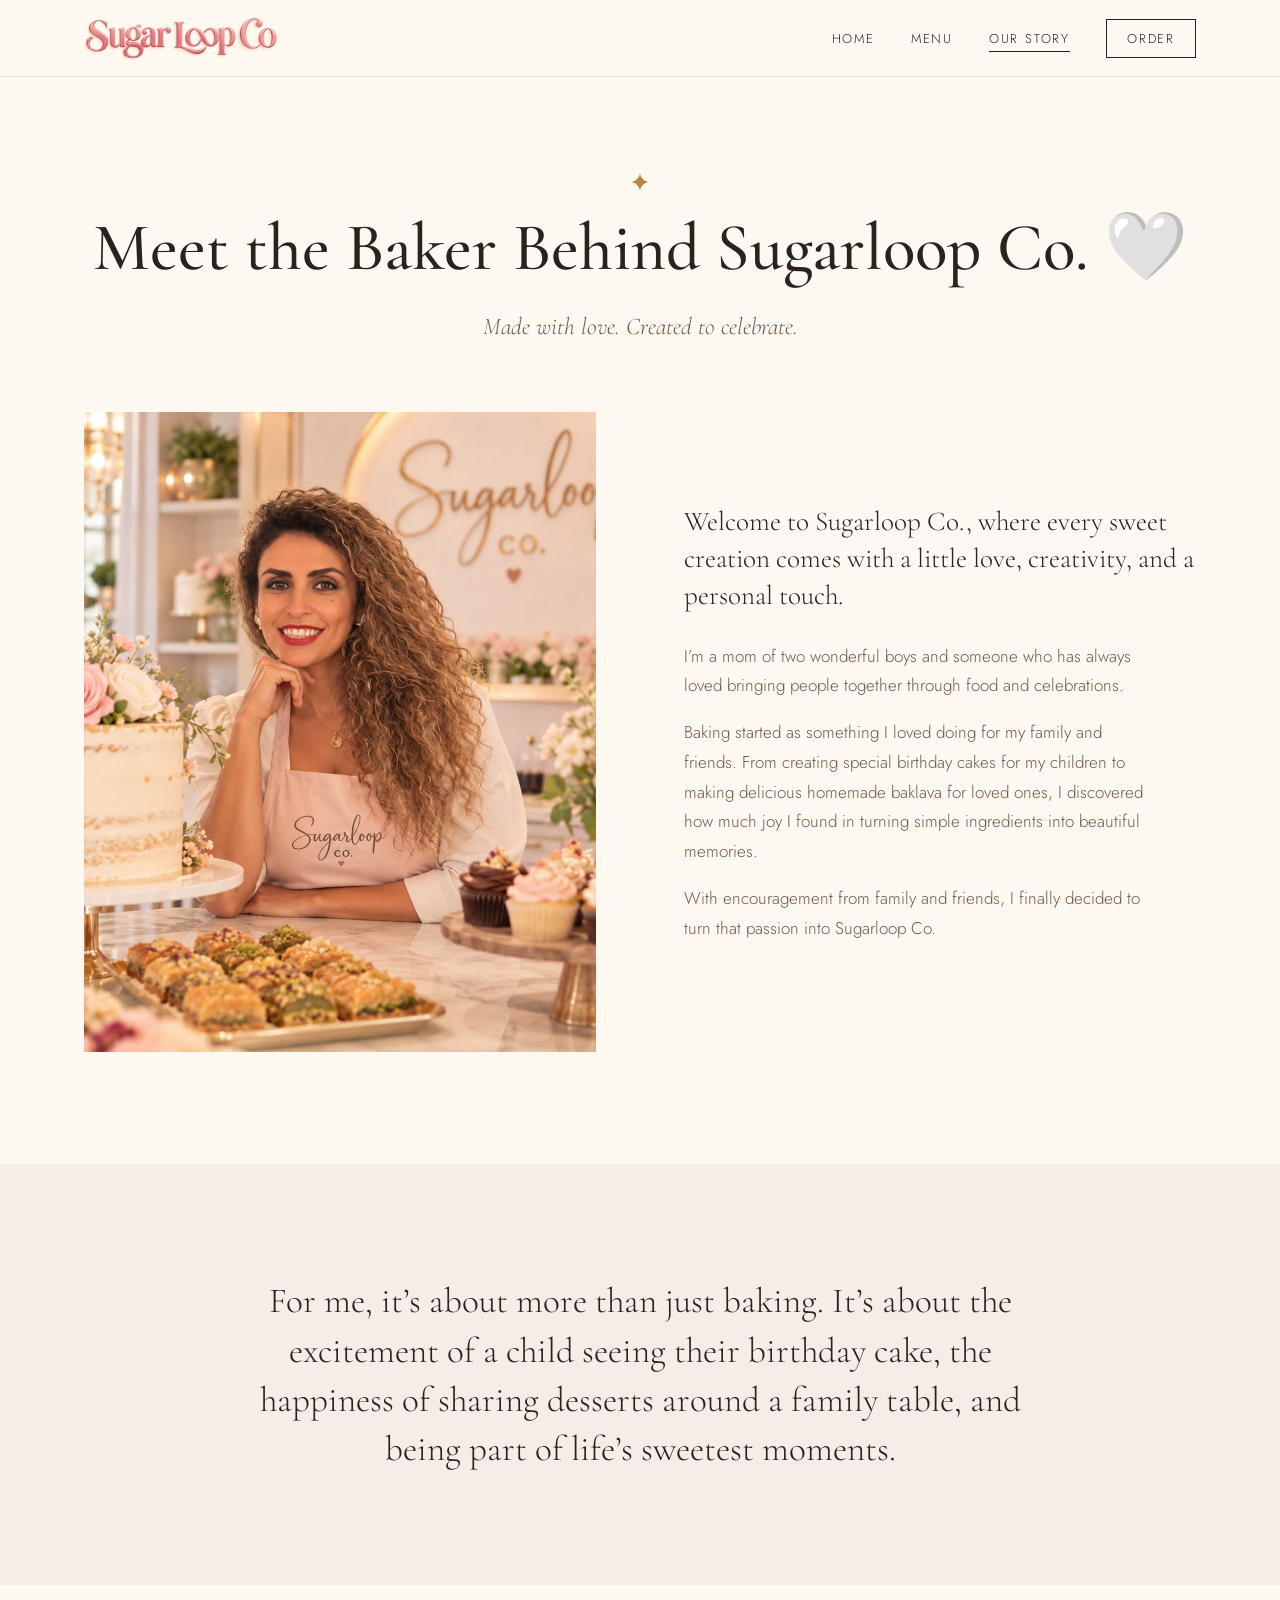
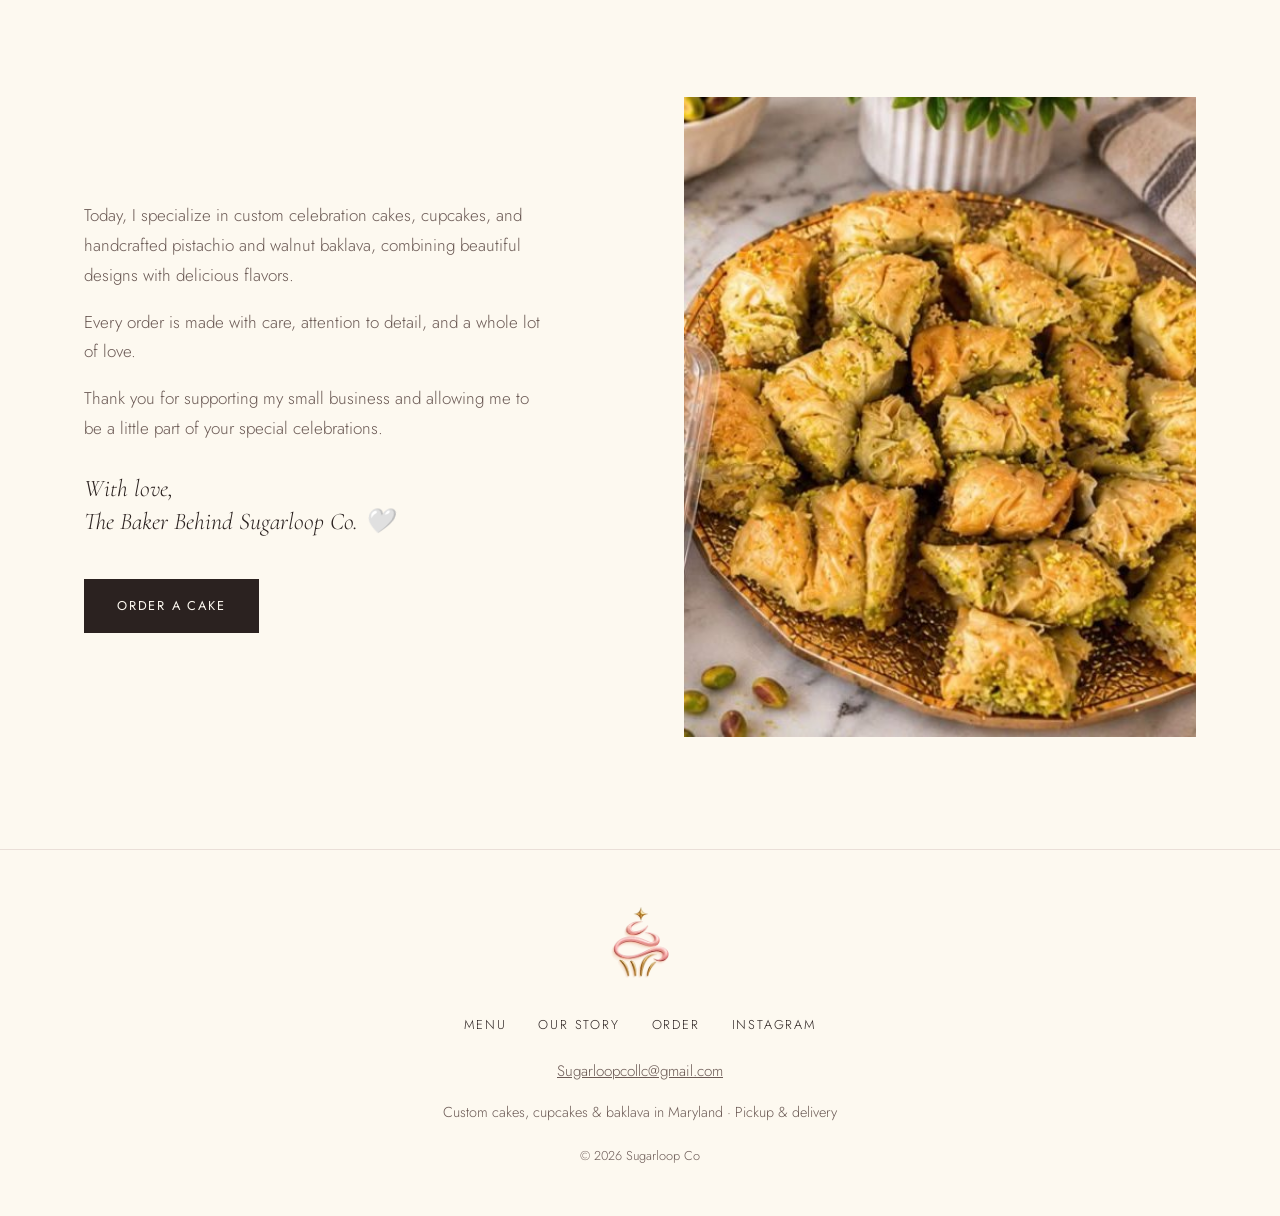
==== about.html @ 3de6f52f "Menu: add a shareable menu card (share sheet, text, email, WhatsApp, Facebook, download, copy link) " ====
<!DOCTYPE html>
<html lang="en">
<head>
  <meta charset="UTF-8">
  <meta name="viewport" content="width=device-width, initial-scale=1.0">
  <title>Meet the Baker | Sugarloop Co</title>
  <meta name="description" content="Meet the baker behind Sugarloop Co: custom celebration cakes, cupcakes and handcrafted pistachio and walnut baklava.">
  <link rel="preconnect" href="https://fonts.googleapis.com">
  <link rel="preconnect" href="https://fonts.gstatic.com" crossorigin>
  <link href="https://fonts.googleapis.com/css2?family=Cormorant+Garamond:ital,wght@0,500;1,500&family=Jost:wght@300;400;500&display=swap" rel="stylesheet">
  <link rel="stylesheet" href="css/style.css?v=16">
  <link rel="icon" type="image/png" href="images/favicon.png">
  <link rel="apple-touch-icon" href="images/apple-touch-icon.png">
  <link rel="canonical" href="https://www.sugarloopco.com/about.html">
  <meta property="og:type" content="website">
  <meta property="og:site_name" content="Sugarloop Co">
  <meta property="og:url" content="https://www.sugarloopco.com/about.html">
  <meta property="og:title" content="Meet the Baker Behind Sugarloop Co.">
  <meta property="og:description" content="Made with love. Created to celebrate.">
  <meta property="og:image" content="https://www.sugarloopco.com/images/share-about.jpg">
  <meta property="og:image:width" content="1200">
  <meta property="og:image:height" content="630">
  <meta property="og:image:alt" content="Sugarloop Co logo beside the baker at her counter">
  <meta name="twitter:card" content="summary_large_image">
</head>
<body>
  <header class="site-header">
    <div class="container header-inner">
      <a class="logo" href="index.html"><img src="images/logo-wordmark.webp" alt="Sugarloop Co" width="900" height="204"></a>
      <button class="nav-toggle" aria-label="Open menu" aria-expanded="false"><span></span><span></span><span></span></button>
      <ul class="nav">
        <li><a href="index.html">Home</a></li>
        <li><a href="cakes.html">Menu</a></li>
        <li><a href="about.html" aria-current="page">Our Story</a></li>
        <li><a class="nav-order" href="order.html">Order</a></li>
      </ul>
    </div>
  </header>

  <main>
    <section class="page-header">
      <div class="container">
        <h1>Meet the Baker Behind Sugarloop&nbsp;Co.&nbsp;&#x1F90D;</h1>
        <p class="tagline">Made with love. Created to celebrate.</p>
      </div>
    </section>

    <section class="section section--flush">
      <div class="container split">
        <div class="photo"><img src="images/about.jpg" alt="The baker behind Sugarloop Co, smiling at her counter with cakes, cupcakes and baklava" loading="lazy"></div>
        <div>
          <p class="lead">Welcome to Sugarloop Co., where every sweet creation comes with a little love, creativity, and a personal touch.</p>
          <p>I&rsquo;m a mom of two wonderful boys and someone who has always loved bringing people together through food and celebrations.</p>
          <p>Baking started as something I loved doing for my family and friends. From creating special birthday cakes for my children to making delicious homemade baklava for loved ones, I discovered how much joy I found in turning simple ingredients into beautiful memories.</p>
          <p>With encouragement from family and friends, I finally decided to turn that passion into Sugarloop Co.</p>
        </div>
      </div>
    </section>

    <section class="section section--soft">
      <div class="container statement">
        <p>For me, it&rsquo;s about more than just baking. It&rsquo;s about the excitement of a child seeing their birthday cake, the happiness of sharing desserts around a family table, and being part of life&rsquo;s sweetest moments.</p>
      </div>
    </section>

    <section class="section">
      <div class="container split split--reverse">
        <div class="photo"><img src="images/story-baklava.jpg" alt="Handcrafted pistachio baklava by Sugarloop Co" loading="lazy"></div>
        <div>
          <p>Today, I specialize in custom celebration cakes, cupcakes, and handcrafted pistachio and walnut baklava, combining beautiful designs with delicious flavors.</p>
          <p>Every order is made with care, attention to detail, and a whole lot of love.</p>
          <p>Thank you for supporting my small business and allowing me to be a little part of your special celebrations.</p>
          <p class="signature">With love,<br>The Baker Behind Sugarloop&nbsp;Co.&nbsp;&#x1F90D;</p>
          <a class="button" href="order.html">Order a cake</a>
        </div>
      </div>
    </section>
  </main>

  <footer class="site-footer">
    <div class="container">
      <a class="footer-mark" href="index.html"><img src="images/logo-mark.webp" alt="Sugarloop Co" width="72" height="72" loading="lazy"></a>
      <ul class="footer-links">
        <li><a href="cakes.html">Menu</a></li>
        <li><a href="about.html">Our Story</a></li>
        <li><a href="order.html">Order</a></li>
        <li><a href="https://www.instagram.com/sugarloopco/" target="_blank" rel="noopener">Instagram</a></li>
      </ul>
      <p><a href="mailto:Sugarloopcollc@gmail.com">Sugarloopcollc@gmail.com</a></p>
      <p class="service-area"><span>Custom cakes, cupcakes &amp; baklava in Maryland</span> <span class="dot">&middot;</span> <span>Pickup &amp; delivery</span></p>
      <p class="copyright">&copy; <span id="year"></span> Sugarloop Co</p>
    </div>
  </footer>

  <script src="js/main.js?v=7"></script>
</body>
</html>
---- css/style.css ----
:root {
  --paper: #fdf9f0;
  --soft: #f7ece6;
  --ink: #2b2220;
  --ink-soft: #6b5a55;
  --line: #eadfd8;
  --rose: #e38789;
  --max: 1160px;
  --serif: "Cormorant Garamond", Georgia, serif;
  --sans: "Jost", "Helvetica Neue", Arial, sans-serif;
}

*, *::before, *::after { box-sizing: border-box; }

html { scroll-behavior: smooth; }

/* Keep anchored sections clear of the sticky header */
section[id] { scroll-margin-top: 96px; }

body {
  margin: 0;
  font-family: var(--sans);
  font-weight: 300;
  font-size: 17px;
  color: var(--ink);
  background: var(--paper);
  line-height: 1.75;
  -webkit-font-smoothing: antialiased;
}

h1, h2, h3 {
  font-family: var(--serif);
  font-weight: 500;
  line-height: 1.15;
  margin: 0;
}

p { margin: 0 0 1em; }

a { color: inherit; }

img { max-width: 100%; display: block; }

.container { max-width: var(--max); margin: 0 auto; padding: 0 24px; }

.link {
  font-size: 0.8rem;
  letter-spacing: 0.14em;
  text-transform: uppercase;
  text-decoration: none;
  border-bottom: 1px solid currentColor;
  padding-bottom: 2px;
}

.link:hover { color: var(--rose); }

.button {
  display: inline-block;
  font-family: var(--sans);
  font-size: 0.8rem;
  font-weight: 400;
  letter-spacing: 0.14em;
  text-transform: uppercase;
  text-decoration: none;
  padding: 15px 32px;
  background: var(--ink);
  color: var(--paper);
  border: 1px solid var(--ink);
  cursor: pointer;
  transition: background 0.2s, color 0.2s;
}

.button:hover { background: transparent; color: var(--ink); }

/* Photos: a soft frame shows through until the real image is added */
.photo {
  position: relative;
  background: var(--soft);
  overflow: hidden;
}

.photo img {
  width: 100%;
  height: 100%;
  object-fit: cover;
  transition: transform 0.8s ease;
}

.photo.is-missing img { display: none; }

.photo.is-missing::after {
  content: attr(data-src);
  position: absolute;
  inset: 0;
  display: flex;
  align-items: center;
  justify-content: center;
  font-size: 0.75rem;
  color: var(--ink-soft);
}

/* Header */
.site-header {
  background: var(--paper);
  border-bottom: 1px solid var(--line);
  position: sticky;
  top: 0;
  z-index: 20;
}

.header-inner {
  display: flex;
  align-items: center;
  justify-content: space-between;
  gap: 24px;
  padding-top: 16px;
  padding-bottom: 16px;
}

.logo { display: block; line-height: 0; }
.logo img { height: 44px; width: auto; }

.nav {
  display: flex;
  align-items: center;
  gap: 36px;
  list-style: none;
  margin: 0;
  padding: 0;
}

.nav a {
  font-size: 0.8rem;
  letter-spacing: 0.14em;
  text-transform: uppercase;
  text-decoration: none;
  padding-bottom: 3px;
  border-bottom: 1px solid transparent;
}

.nav a:hover, .nav a[aria-current="page"] { border-bottom-color: var(--ink); }

.nav .nav-order {
  border: 1px solid var(--ink);
  padding: 9px 20px;
}

.nav .nav-order:hover, .nav .nav-order[aria-current="page"] { background: var(--ink); color: var(--paper); }

.nav-toggle {
  display: none;
  width: 44px;
  height: 44px;
  margin-right: -10px;
  padding: 0;
  background: none;
  border: 0;
  cursor: pointer;
  position: relative;
}

.nav-toggle span {
  position: absolute;
  left: 10px;
  width: 24px;
  height: 1.5px;
  background: var(--ink);
  transition: transform 0.25s, opacity 0.2s;
}

.nav-toggle span:nth-child(1) { top: 14px; }
.nav-toggle span:nth-child(2) { top: 21px; }
.nav-toggle span:nth-child(3) { top: 28px; }

.nav-toggle.is-open span:nth-child(1) { transform: translateY(7px) rotate(45deg); }
.nav-toggle.is-open span:nth-child(2) { opacity: 0; }
.nav-toggle.is-open span:nth-child(3) { transform: translateY(-7px) rotate(-45deg); }

/* Hero: text beside the photo, so the whole photo shows */
.hero {
  display: grid;
  grid-template-columns: 1fr 1fr;
  min-height: min(80vh, 700px);
  background: var(--soft);
}

.hero-content {
  display: flex;
  flex-direction: column;
  justify-content: center;
  align-items: flex-start;
  padding: 80px 64px 80px max(24px, calc((100vw - var(--max)) / 2 + 24px));
}

.hero h1 {
  font-size: clamp(2.8rem, 5vw, 4.4rem);
  max-width: 11ch;
  margin-bottom: 20px;
}

.hero-sub {
  color: var(--ink-soft);
  max-width: 34ch;
  margin-bottom: 32px;
}

.hero .photo { min-height: 100%; }

/* Gold sparkle from the logo, used above headings */
.section-title::before,
.page-header h1::before,
.cta h2::before,
.split h2::before,
.menu-body h2::before,
.share-menu-body h2::before {
  content: "";
  display: block;
  width: 18px;
  height: 18px;
  margin: 0 auto 18px;
  background: url("data:image/svg+xml,%3Csvg xmlns='http://www.w3.org/2000/svg' viewBox='0 0 24 24'%3E%3Cpath d='M12 0c.6 6.2 5.8 11.4 12 12-6.2.6-11.4 5.8-12 12-.6-6.2-5.8-11.4-12-12C6.2 11.4 11.4 6.2 12 0z' fill='%23b8893e'/%3E%3C/svg%3E") center / contain no-repeat;
}

.split h2::before, .menu-body h2::before, .share-menu-body h2::before { margin-left: 0; }

/* Fade-in on scroll (classes added by main.js) */
.reveal {
  opacity: 0;
  transform: translateY(18px);
  transition: opacity 0.8s ease, transform 0.8s ease;
}

.reveal.is-visible { opacity: 1; transform: none; }

/* Sections */
.section { padding: 112px 0; }
.section--flush { padding-top: 0; }
.section--soft { background: var(--soft); }

.section-title {
  font-size: clamp(2.2rem, 4vw, 3rem);
  text-align: center;
  margin-bottom: 56px;
}

/* Page header (inner pages) */
.page-header { padding: 96px 0 64px; text-align: center; }
.page-header--tall { padding: 140px 0; }
.page-header h1 { font-size: clamp(2.6rem, 5.5vw, 4.2rem); }
.page-header p { color: var(--ink-soft); max-width: 560px; margin: 20px auto 0; }
.page-header .tagline { font-family: var(--serif); font-style: italic; font-size: 1.5rem; }
.page-header .button { margin-top: 24px; }

/* Logo intro (home) */
.intro { text-align: center; padding-bottom: 96px; }
.intro-logo { width: 360px; max-width: 80%; height: auto; margin: 0 auto 8px; }
.intro p { font-family: var(--serif); font-size: clamp(1.4rem, 2.6vw, 1.9rem); line-height: 1.4; max-width: 30ch; margin: 0 auto; }

/* Collections */
.collections {
  display: grid;
  grid-template-columns: repeat(3, 1fr);
  gap: 32px;
}

.collection { text-decoration: none; display: block; text-align: center; }
.collection .photo { aspect-ratio: 4 / 5; margin-bottom: 20px; }
.collection:hover .photo img { transform: scale(1.03); }
.collection h3 { font-size: 1.7rem; }

/* Split feature */
.split {
  display: grid;
  grid-template-columns: 1fr 1fr;
  gap: 88px;
  align-items: center;
}

.split .photo { aspect-ratio: 4 / 5; }
.split h2 { font-size: clamp(2.2rem, 4vw, 3rem); margin-bottom: 24px; }
.split p { color: var(--ink-soft); max-width: 46ch; }
.split .button, .split .link { margin-top: 16px; display: inline-block; }
.split .lead { font-family: var(--serif); font-size: 1.7rem; line-height: 1.35; color: var(--ink); }
.split .signature { font-family: var(--serif); font-style: italic; font-size: 1.5rem; line-height: 1.4; color: var(--ink); margin-top: 28px; }
.split--reverse .photo { order: 2; }

/* Statement */
.statement { max-width: 820px; margin: 0 auto; text-align: center; }

.statement p {
  font-family: var(--serif);
  font-size: clamp(1.6rem, 3vw, 2.2rem);
  line-height: 1.4;
  margin: 0;
}

/* Call to action */
.cta { text-align: center; }
.cta h2 { font-size: clamp(2.2rem, 4vw, 3rem); margin-bottom: 16px; }
.cta p { color: var(--ink-soft); margin-bottom: 32px; }

/* Menu */
.menu-jump {
  display: flex;
  justify-content: center;
  flex-wrap: wrap;
  gap: 10px;
  margin-top: 32px;
}

.menu-jump a {
  font-size: 0.78rem;
  letter-spacing: 0.14em;
  text-transform: uppercase;
  text-decoration: none;
  padding: 9px 18px;
  border: 1px solid var(--line);
  border-radius: 999px;
  background: #fff;
  transition: border-color 0.2s, color 0.2s;
}

.menu-jump a:hover { border-color: var(--rose); color: var(--rose); }

.menu-section {
  display: grid;
  grid-template-columns: 5fr 6fr;
  gap: 72px;
  align-items: center;
}

.menu-section .photo { border-radius: 4px; }
.menu-section .photo img { height: auto; }
.menu-section--reverse .photo { order: 2; }

.menu-body h2 { font-size: clamp(2.2rem, 4vw, 3rem); margin-bottom: 8px; }
.menu-body h2 small { font-size: 0.55em; color: var(--ink-soft); font-style: italic; }

.menu-body h3 {
  font-family: var(--sans);
  font-size: 0.75rem;
  font-weight: 400;
  letter-spacing: 0.16em;
  text-transform: uppercase;
  color: var(--ink-soft);
  margin: 28px 0 6px;
}

.price-list { list-style: none; margin: 0; padding: 0; }

.price-list li {
  display: flex;
  align-items: baseline;
  gap: 10px;
  padding: 9px 0;
}

.price-list .item { font-family: var(--serif); font-size: 1.35rem; }
.price-list .item small { font-family: var(--sans); font-size: 0.8rem; color: var(--ink-soft); }
.price-list .leader { flex: 1; border-bottom: 1px dotted #cdb5aa; transform: translateY(-5px); min-width: 24px; }
.price-list .price { font-weight: 400; white-space: nowrap; }

.flavor-list {
  display: flex;
  flex-wrap: wrap;
  gap: 8px;
  list-style: none;
  margin: 10px 0 0;
  padding: 0;
}

.flavor-list li {
  font-size: 0.9rem;
  padding: 6px 14px;
  border-radius: 999px;
  background: var(--soft);
}

.menu-note { color: var(--ink-soft); font-size: 0.95rem; font-style: italic; margin: 18px 0 0; }

/* Each row is sized so photos keep their own shape (nothing cropped) and line up top and bottom */
.cake-gallery { margin-top: 72px; }
.gallery-row { display: flex; gap: 16px; margin-bottom: 16px; }
.gallery-row .photo { flex: var(--ar) 1 0; min-width: 0; }

.cake-gallery .photo { border-radius: 4px; }
.cake-gallery .photo img { height: auto; }
.cake-gallery--pair { display: flex; justify-content: center; gap: 16px; }
.cake-gallery--pair .photo { margin: 0; height: 420px; }
.cake-gallery--pair .photo img { height: 100%; width: auto; }
.swipe-hint { display: none; margin: 10px 0 0; font-size: 0.8rem; letter-spacing: 0.08em; color: var(--ink-soft); text-align: center; }

/* Share our menu */
.menu-jump .menu-jump-share { background: var(--ink); color: var(--paper); border-color: var(--ink); }
.menu-jump .menu-jump-share:hover { background: transparent; color: var(--ink); }

.share-menu {
  display: grid;
  grid-template-columns: 340px 1fr;
  gap: 64px;
  align-items: center;
  max-width: 900px;
}

.share-menu-card { border-radius: 6px; box-shadow: 0 12px 32px rgba(43, 34, 32, 0.12); }
.share-menu-card img { height: auto; }
.share-menu-body h2 { font-size: clamp(2.2rem, 4vw, 3rem); margin-bottom: 12px; }
.share-menu-body > p { color: var(--ink-soft); }

.share-buttons { display: flex; flex-wrap: wrap; gap: 10px; margin-top: 24px; }
.share-buttons .button { width: 100%; margin-bottom: 4px; }

.share-btn {
  font: inherit;
  font-size: 0.85rem;
  color: var(--ink);
  text-decoration: none;
  padding: 10px 18px;
  border: 1px solid var(--line);
  border-radius: 999px;
  background: #fff;
  cursor: pointer;
  transition: border-color 0.2s, color 0.2s;
}

.share-btn:hover { border-color: var(--rose); color: var(--rose); }
.share-status { min-height: 1.5em; margin-top: 12px; font-size: 0.9rem; color: var(--ink-soft); }

/* Photo viewer */
.photo.is-zoomable { cursor: zoom-in; }
.photo.is-zoomable:focus-visible { outline: 2px solid var(--rose); outline-offset: 3px; }
.photo.is-zoomable:hover img { transform: scale(1.03); }

body.lightbox-open { overflow: hidden; }

.lightbox {
  position: fixed;
  inset: 0;
  z-index: 100;
  display: flex;
  align-items: center;
  justify-content: center;
  background: rgba(30, 22, 20, 0.92);
  padding: 56px 72px;
}

.lightbox[hidden] { display: none; }

.lightbox-figure {
  margin: 0;
  max-width: 100%;
  max-height: 100%;
  display: flex;
  flex-direction: column;
  align-items: center;
  gap: 14px;
}

.lightbox-img {
  max-width: min(1100px, 100%);
  max-height: calc(100vh - 150px);
  width: auto;
  height: auto;
  object-fit: contain;
  border-radius: 4px;
  box-shadow: 0 10px 40px rgba(0, 0, 0, 0.35);
}

.lightbox-caption { color: #f3e7e1; font-family: var(--serif); font-size: 1.2rem; text-align: center; }

.lightbox button {
  position: absolute;
  background: none;
  border: 0;
  color: #fff;
  cursor: pointer;
  font-family: var(--sans);
  font-weight: 300;
  line-height: 1;
  opacity: 0.85;
  width: 48px;
  height: 48px;
}

.lightbox button:hover, .lightbox button:focus-visible { opacity: 1; }
.lightbox-close { top: 12px; right: 12px; font-size: 2.4rem; }
.lightbox-prev, .lightbox-next { top: 50%; transform: translateY(-50%); font-size: 3.4rem; }
.lightbox-prev { left: 12px; }
.lightbox-next { right: 12px; }

/* Order form */
.form-wrap { max-width: 640px; }

.form { display: grid; grid-template-columns: 1fr 1fr; gap: 22px 20px; }
.form .full { grid-column: 1 / -1; }

.form label {
  display: grid;
  gap: 8px;
  font-size: 0.92rem;
  font-weight: 400;
  color: var(--ink);
}

.form input, .form select, .form textarea {
  font: inherit;
  font-size: 1rem;
  font-weight: 300;
  color: var(--ink);
  background: #fff;
  border: 1px solid var(--line);
  border-radius: 8px;
  padding: 13px 16px;
  width: 100%;
  min-height: 50px;
  transition: border-color 0.2s, box-shadow 0.2s;
  -webkit-appearance: none;
  appearance: none;
}

.form input::placeholder, .form textarea::placeholder { color: #b3a49e; }

.form input:focus, .form select:focus, .form textarea:focus {
  outline: none;
  border-color: var(--rose);
  box-shadow: 0 0 0 3px rgba(227, 135, 137, 0.18);
}

.form select {
  padding-right: 44px;
  background-image: url("data:image/svg+xml,%3Csvg xmlns='http://www.w3.org/2000/svg' width='12' height='8' viewBox='0 0 12 8'%3E%3Cpath d='M1 1.5l5 5 5-5' fill='none' stroke='%236b5a55' stroke-width='1.5'/%3E%3C/svg%3E");
  background-repeat: no-repeat;
  background-position: right 16px center;
}

.form textarea { min-height: 140px; resize: vertical; }
.form .button { justify-self: stretch; margin-top: 6px; border-radius: 8px; padding: 17px 32px; }

/* Footer */
.site-footer {
  border-top: 1px solid var(--line);
  padding: 56px 0 40px;
  text-align: center;
  font-size: 0.95rem;
  color: var(--ink-soft);
}

.footer-mark { display: inline-block; margin-bottom: 24px; }
.footer-mark img { width: 72px; height: 72px; }

.footer-links {
  display: flex;
  justify-content: center;
  flex-wrap: wrap;
  gap: 12px 32px;
  list-style: none;
  margin: 0 0 20px;
  padding: 0;
}

.footer-links a {
  font-size: 0.8rem;
  letter-spacing: 0.14em;
  text-transform: uppercase;
  text-decoration: none;
  color: var(--ink);
}

.site-footer a:hover { color: var(--rose); }
.site-footer p { margin: 0 0 8px; }
.site-footer .service-area { font-size: 0.9rem; margin-top: 16px; }
.site-footer .service-area span { white-space: nowrap; }
.site-footer .copyright { font-size: 0.8rem; margin-top: 20px; }

/* Responsive */
@media (max-width: 960px) {
  .split { grid-template-columns: 1fr; gap: 48px; }
  .split--reverse .photo { order: 0; }
  .menu-section { grid-template-columns: 1fr; gap: 36px; }
  .menu-section--reverse .photo { order: 0; }
  .menu-section .photo { max-width: 520px; width: 100%; margin: 0 auto; }
  /* Phones: two photos per row, still uncropped */
  .gallery-row { flex-wrap: wrap; gap: 12px; margin-bottom: 12px; }
  .gallery-row .photo { flex: var(--ar) 1 calc(var(--ar) * 120px); }
  .cake-gallery--pair .photo { height: 300px; }
  .split--center-mobile > div { text-align: center; }
  .split--center-mobile h2::before { margin-left: auto; }
  .split--center-mobile p { margin-left: auto; margin-right: auto; }
}

@media (max-width: 720px) {
  body { font-size: 16px; }
  .section { padding: 72px 0; }
  .section--flush { padding-top: 0; }
  .container { padding: 0 16px; }
  .page-header { padding: 64px 0 48px; }
  .logo img { height: 34px; }
  .nav-toggle { display: block; }
  .header-inner { flex-wrap: wrap; padding-top: 10px; padding-bottom: 10px; }
  .nav { display: none; width: 100%; flex-direction: column; gap: 0; padding: 8px 0; text-align: center; }
  .nav.is-open { display: flex; }
  .nav a { display: block; padding: 12px 0; border: 0; }
  .nav .nav-order { border: 0; padding: 12px 0; }
  .hero { grid-template-columns: 1fr; min-height: 0; }
  .hero .photo { order: -1; aspect-ratio: 1; min-height: 0; }
  .hero-content { padding: 40px 16px 56px; }
  .collections, .form { grid-template-columns: 1fr; }
  .collections { gap: 40px; }
  .intro { padding-bottom: 72px; }
  .lightbox { padding: 64px 12px 72px; }
  .lightbox-prev, .lightbox-next { top: auto; bottom: 12px; transform: none; }
  .lightbox-prev { left: 24%; }
  .lightbox-next { right: 24%; }
  .site-footer .service-area span { display: block; }
  .site-footer .service-area .dot { display: none; }
  .intro-logo { width: 240px; }
  /* Menu on phones: short banner photos and swipeable photo rows keep the prices flowing */
  .menu-section { gap: 24px; }
  .menu-section .photo { aspect-ratio: 3 / 2; max-width: none; }
  .menu-section .photo img { height: 100%; object-fit: cover; }
  .cake-gallery, .cake-gallery--pair {
    display: flex;
    justify-content: flex-start;
    gap: 10px;
    overflow-x: auto;
    scroll-snap-type: x mandatory;
    margin: 28px -16px 0;
    padding: 0 16px 6px;
    scrollbar-width: none;
  }
  .cake-gallery::-webkit-scrollbar { display: none; }
  .gallery-row { display: contents; }
  .cake-gallery .photo, .gallery-row .photo, .cake-gallery--pair .photo {
    flex: 0 0 auto;
    height: 170px;
    margin: 0;
    scroll-snap-align: start;
  }
  .cake-gallery .photo img { height: 100%; width: auto; }
  .cake-gallery--pair { justify-content: center; }
  .cake-gallery--pair .photo { height: 240px; }
  .swipe-hint { display: block; }
  .share-menu { grid-template-columns: 1fr; gap: 32px; text-align: center; }
  .share-menu-card { max-width: 260px; margin: 0 auto; }
  .share-buttons { justify-content: center; }
  .share-menu-body h2::before { margin-left: auto; }
}
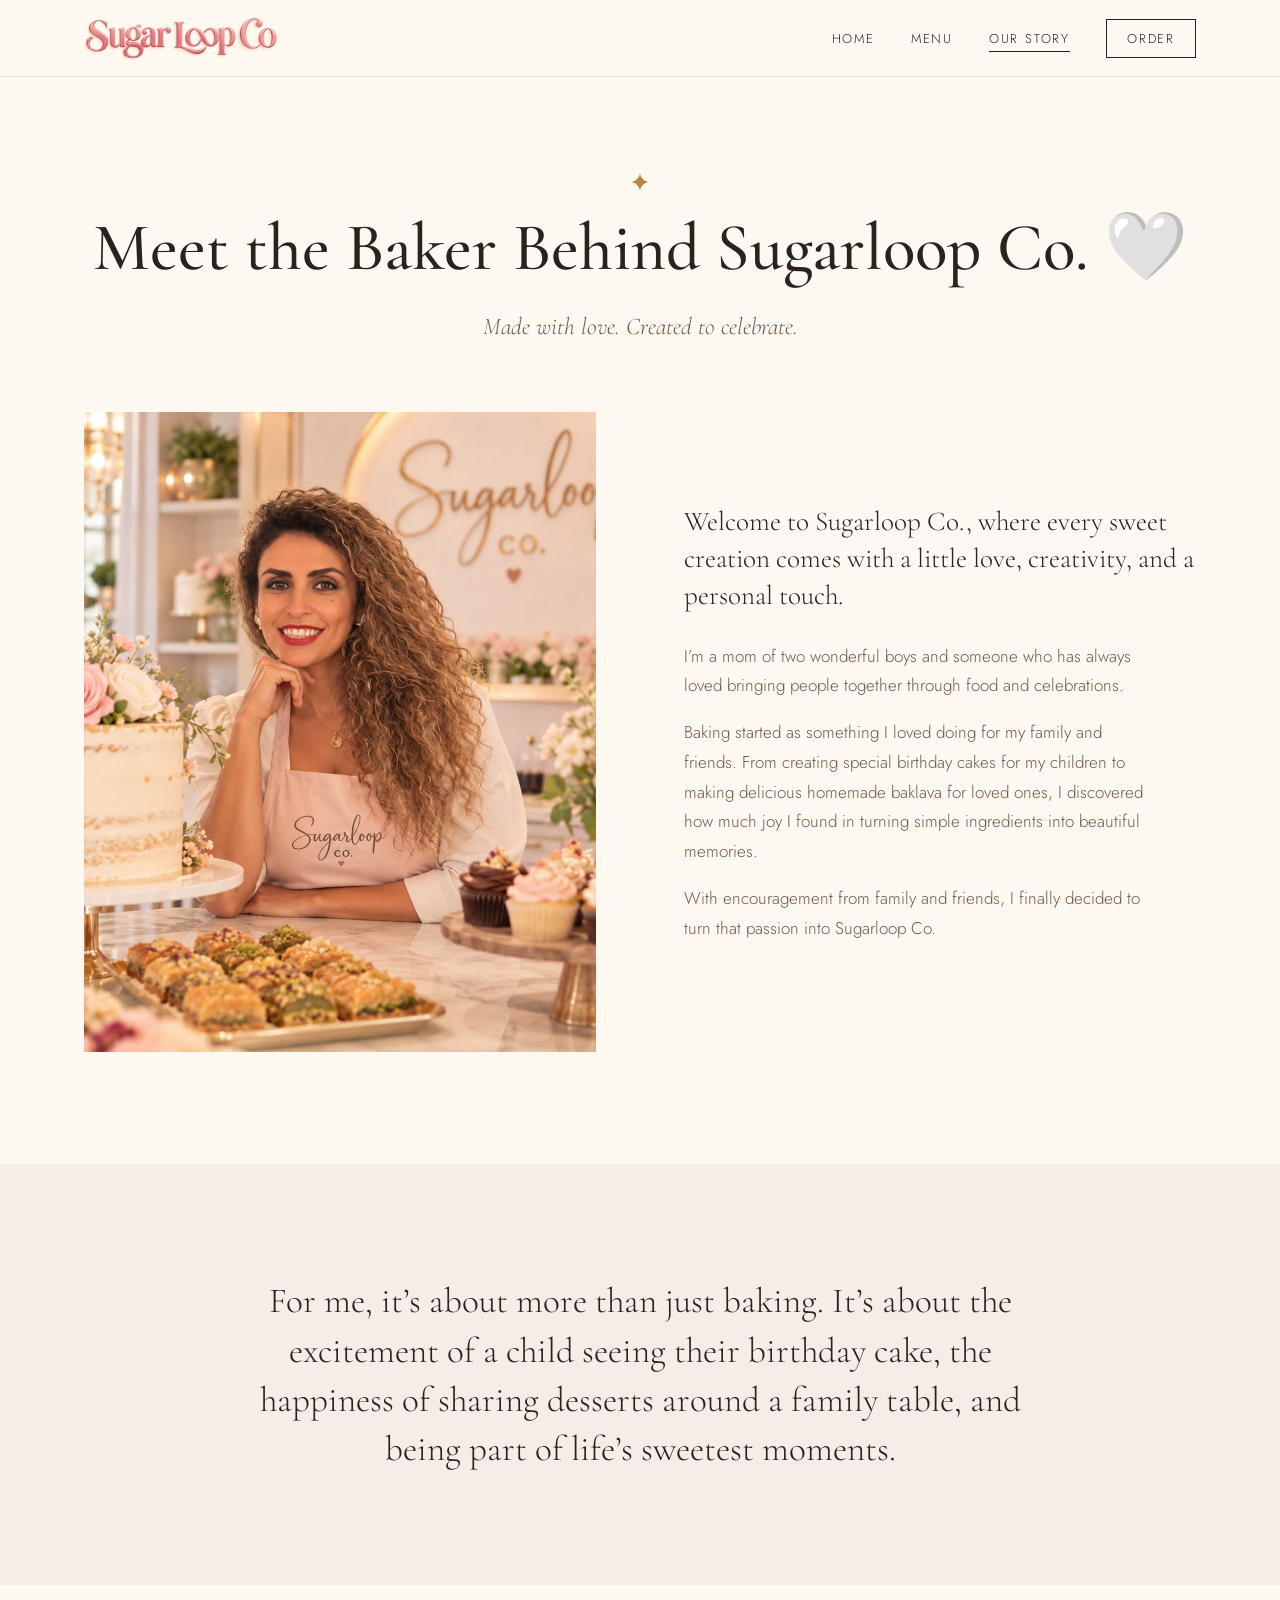
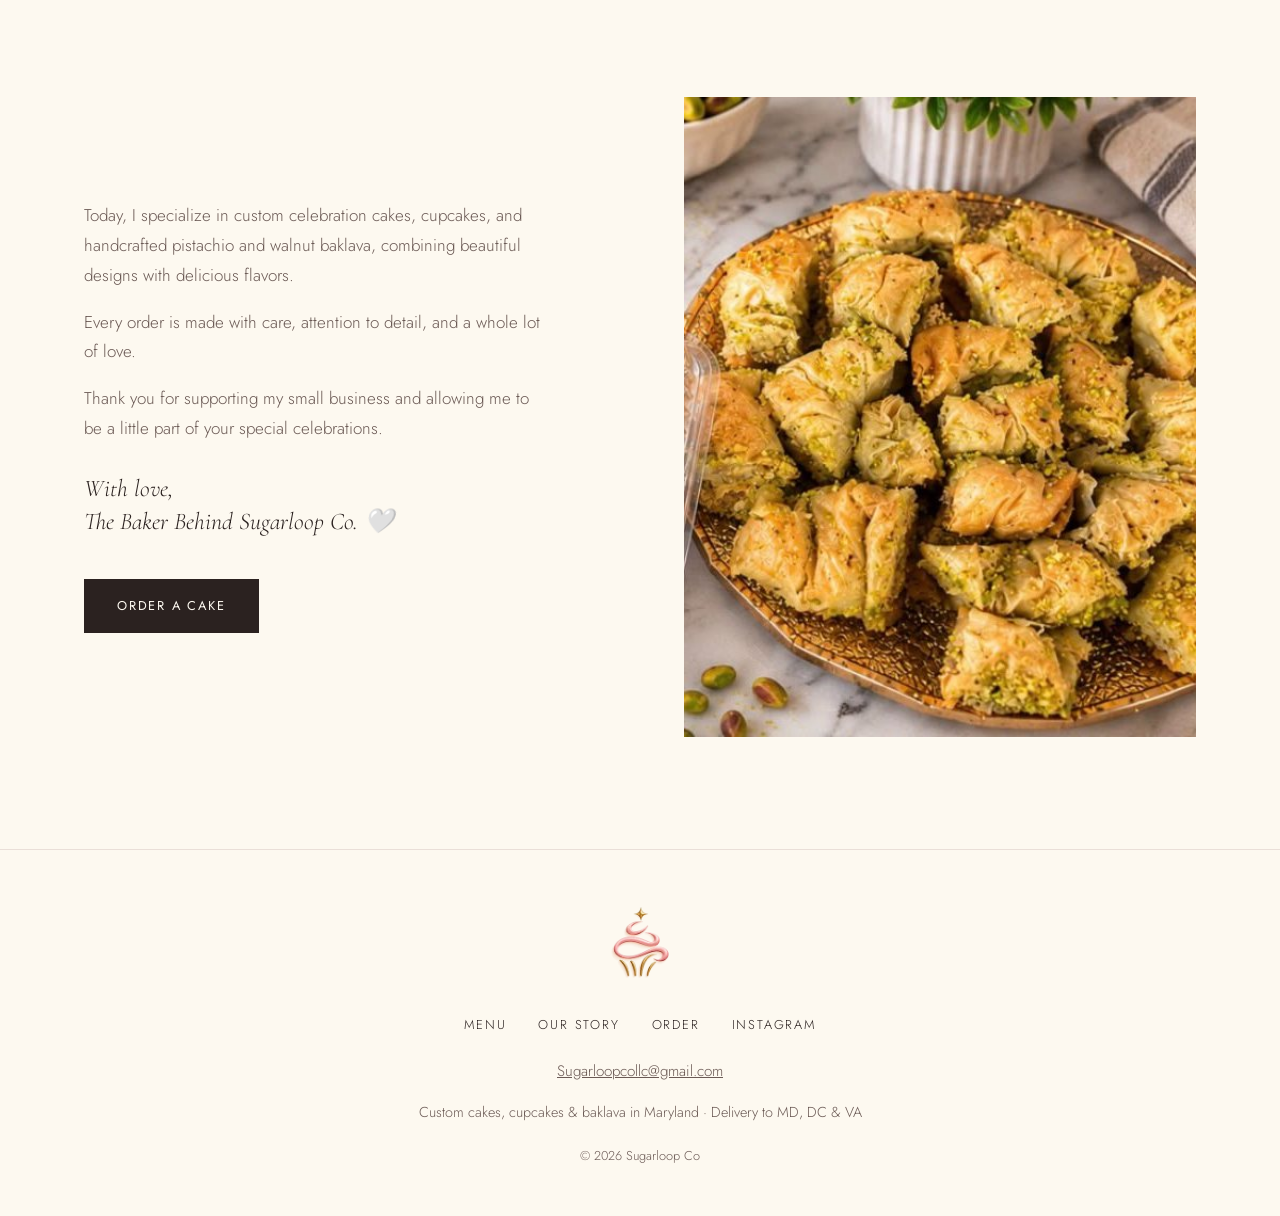
==== commit 693e194e: "Mention delivery to MD, DC & VA on the home page, menu and footer Co-Authored-By: Claude Opus 5.5 <n" ====
--- a/about.html
+++ b/about.html
@@ -8,7 +8,7 @@
   <link rel="preconnect" href="https://fonts.googleapis.com">
   <link rel="preconnect" href="https://fonts.gstatic.com" crossorigin>
   <link href="https://fonts.googleapis.com/css2?family=Cormorant+Garamond:ital,wght@0,500;1,500&family=Jost:wght@300;400;500&display=swap" rel="stylesheet">
-  <link rel="stylesheet" href="css/style.css?v=16">
+  <link rel="stylesheet" href="css/style.css?v=17">
   <link rel="icon" type="image/png" href="images/favicon.png">
   <link rel="apple-touch-icon" href="images/apple-touch-icon.png">
   <link rel="canonical" href="https://www.sugarloopco.com/about.html">
@@ -87,11 +87,11 @@
         <li><a href="https://www.instagram.com/sugarloopco/" target="_blank" rel="noopener">Instagram</a></li>
       </ul>
       <p><a href="mailto:Sugarloopcollc@gmail.com">Sugarloopcollc@gmail.com</a></p>
-      <p class="service-area"><span>Custom cakes, cupcakes &amp; baklava in Maryland</span> <span class="dot">&middot;</span> <span>Pickup &amp; delivery</span></p>
+      <p class="service-area"><span>Custom cakes, cupcakes &amp; baklava in Maryland</span> <span class="dot">&middot;</span> <span>Delivery to MD, DC &amp; VA</span></p>
       <p class="copyright">&copy; <span id="year"></span> Sugarloop Co</p>
     </div>
   </footer>
 
-  <script src="js/main.js?v=7"></script>
+  <script src="js/main.js?v=9"></script>
 </body>
 </html>
--- a/css/style.css
+++ b/css/style.css
@@ -535,6 +535,104 @@
 
 .form textarea { min-height: 140px; resize: vertical; }
 .form .button { justify-self: stretch; margin-top: 6px; border-radius: 8px; padding: 17px 32px; }
+
+/* Order builder */
+.builder {
+  border: 1px solid var(--line);
+  border-radius: 12px;
+  background: #fff;
+  padding: 24px;
+  margin: 8px 0 0;
+  min-width: 0;
+}
+
+.builder legend {
+  font-family: var(--serif);
+  font-size: 1.7rem;
+  padding: 0 8px;
+  margin-left: -8px;
+}
+
+.builder-fields { display: grid; grid-template-columns: 1fr 1fr; gap: 16px; margin-top: 8px; }
+.builder-item { grid-column: 1 / -1; }
+.builder [hidden] { display: none; }
+
+.builder-actions {
+  display: flex;
+  align-items: center;
+  justify-content: space-between;
+  gap: 16px;
+  margin-top: 18px;
+}
+
+.builder-line-price { font-family: var(--serif); font-size: 1.35rem; }
+
+.builder-add {
+  font: inherit;
+  font-size: 0.85rem;
+  letter-spacing: 0.08em;
+  color: var(--ink);
+  background: var(--soft);
+  border: 1px solid var(--rose);
+  border-radius: 999px;
+  padding: 11px 22px;
+  cursor: pointer;
+  transition: background 0.2s;
+}
+
+.builder-add:hover { background: #fbe4e1; }
+
+.order-list { list-style: none; margin: 22px 0 0; padding: 0; border-top: 1px solid var(--line); }
+
+.order-list li {
+  display: flex;
+  align-items: baseline;
+  gap: 12px;
+  padding: 12px 0;
+  border-bottom: 1px solid var(--line);
+}
+
+.order-list .order-name { flex: 1; }
+.order-list .order-name small { display: block; color: var(--ink-soft); font-size: 0.85rem; }
+.order-list .order-price { white-space: nowrap; }
+
+.order-remove {
+  background: none;
+  border: 0;
+  color: var(--ink-soft);
+  font-size: 1.3rem;
+  line-height: 1;
+  cursor: pointer;
+  padding: 0 4px;
+}
+
+.order-remove:hover { color: var(--rose); }
+.order-empty { color: var(--ink-soft); font-size: 0.92rem; margin: 18px 0 0; }
+
+.order-total {
+  display: flex;
+  justify-content: space-between;
+  align-items: baseline;
+  margin-top: 18px;
+  font-family: var(--serif);
+  font-size: 1.35rem;
+}
+
+.order-total strong { font-weight: 500; font-size: 1.6rem; }
+
+.estimate-note {
+  margin: 12px 0 0;
+  padding: 12px 14px;
+  border-radius: 8px;
+  background: var(--soft);
+  color: var(--ink-soft);
+  font-size: 0.88rem;
+  line-height: 1.6;
+}
+
+.estimate-note strong { color: var(--ink); font-weight: 500; }
+.form-error { color: #b34a4c; font-size: 0.92rem; margin: 0; min-height: 0; }
+.form-error:empty { display: none; }
 
 /* Footer */
 .site-footer {
@@ -605,6 +703,9 @@
   .hero .photo { order: -1; aspect-ratio: 1; min-height: 0; }
   .hero-content { padding: 40px 16px 56px; }
   .collections, .form { grid-template-columns: 1fr; }
+  .builder { padding: 18px 16px; }
+  .builder-fields { grid-template-columns: 1fr; }
+  .builder-actions { flex-direction: column; align-items: stretch; text-align: center; }
   .collections { gap: 40px; }
   .intro { padding-bottom: 72px; }
   .lightbox { padding: 64px 12px 72px; }
